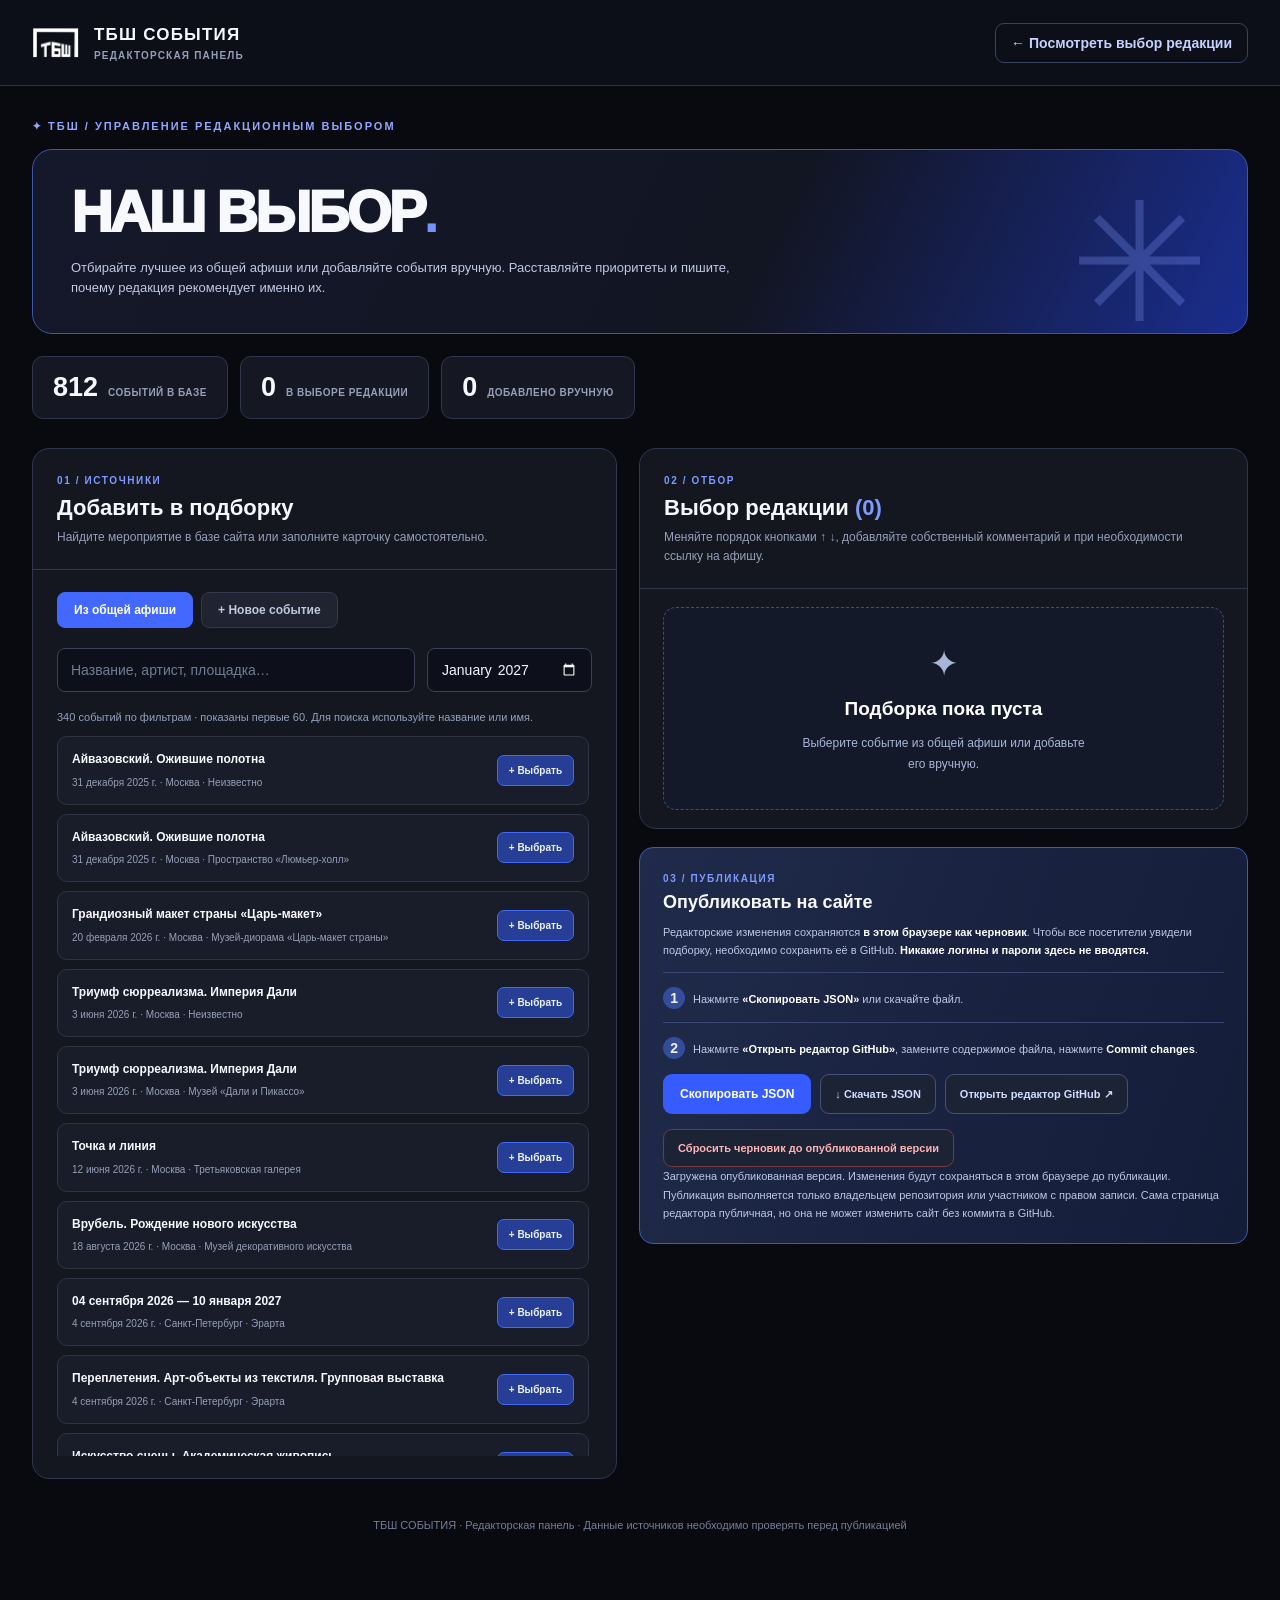
==== site/admin.html @ 4da5da90 "Add files via upload" ====
<!doctype html>
<html lang="ru">
<head>
  <meta charset="utf-8" />
  <meta name="viewport" content="width=device-width, initial-scale=1" />
  <meta name="theme-color" content="#0a0b12" />
  <title>Редакторская панель — ТБШ СОБЫТИЯ</title>
  <link rel="icon" type="image/png" href="./assets/tbsh-mark-white.png" />
  <style>
    :root{color-scheme:dark;--bg:#090a0f;--panel:#151823;--panel2:#1b2031;--line:#30364b;--text:#f8f9ff;--muted:#959fb7;--blue:#4268ff;--blue2:#86a0ff;--font:Arial,Helvetica,sans-serif}
    *{box-sizing:border-box}body{margin:0;background:var(--bg);color:var(--text);font-family:var(--font);font-size:14px;-webkit-font-smoothing:antialiased}
    a{color:inherit}button,input,textarea,select{font:inherit}button{cursor:pointer;border:0}button:disabled{cursor:not-allowed;opacity:.48}
    .wrap{max-width:1460px;margin:0 auto;padding:0 32px 70px}.top{background:#0d0f18;border-bottom:1px solid #2c3040}
    .top-inner{max-width:1460px;margin:auto;padding:19px 32px;display:flex;justify-content:space-between;align-items:center;gap:20px}
    .brand{display:flex;align-items:center;gap:15px;text-decoration:none;font-weight:900;letter-spacing:1.2px;font-size:17px}.brand img{width:47px;height:47px;object-fit:contain}
    .brand span small{display:block;margin-top:5px;color:var(--muted);font-weight:600;letter-spacing:1.2px;font-size:10px}
    .back{color:#c6d1ff;text-decoration:none;font-weight:750;border:1px solid #394261;padding:11px 15px;border-radius:9px}.back:hover{background:#1b2646}
    .eyebrow{color:#91a7ff;font-weight:900;letter-spacing:2px;font-size:11px;margin:34px 0 16px}
    .intro{position:relative;border-radius:20px;border:1px solid #3d56aa;background:linear-gradient(115deg,#15182a,#121522 60%,#1a2d8e);padding:31px 38px;overflow:hidden;display:flex;justify-content:space-between;align-items:center}
    .intro h1{font-size:clamp(36px,4.5vw,64px);font-weight:950;line-height:.95;letter-spacing:-3px;text-transform:uppercase;margin:0 0 18px;max-width:760px}
    .intro h1 b{color:#7692ff}.intro p{color:#c0c9e2;line-height:1.55;margin:0;max-width:690px;font-size:13px}
    .intro-star{font-size:166px;color:#88a0ff45;margin:0 0 -45px;line-height:1}
    .metrics{display:flex;gap:12px;margin:22px 0 29px;flex-wrap:wrap}.metric{background:#151823;border:1px solid var(--line);border-radius:11px;padding:15px 20px;min-width:175px}
    .metric b{font-size:27px;margin-right:10px}.metric span{font-size:10px;color:var(--muted);font-weight:850;letter-spacing:.5px}
    .flash{display:none;margin:12px 0 20px;padding:12px 16px;background:#202944;border:1px solid #4965b4;color:#dbe4ff;border-radius:10px}
    .flash.is-visible{display:block}.layout{display:grid;grid-template-columns:minmax(0,.98fr) minmax(0,1.02fr);gap:22px;align-items:start}
    .panel{background:#141720;border:1px solid var(--line);border-radius:17px;overflow:hidden}.panel-header{padding:22px 24px;border-bottom:1px solid var(--line)}
    .panel-overline{color:#7e99ff;font-size:10px;letter-spacing:1.6px;font-weight:900}.panel-header h2{font-size:22px;margin:8px 0 7px}.panel-header p{font-size:12px;color:var(--muted);line-height:1.6;margin:0}
    .panel-body{padding:22px 24px}.tabs{display:flex;gap:8px;margin-bottom:20px}.tab{padding:10px 16px;border-radius:8px;background:#202431;color:#bfc7dd;border:1px solid #32394c;font-size:12px;font-weight:850}.tab.active{background:var(--blue);color:white;border-color:var(--blue)}
    .field{margin-bottom:14px}.field label{display:block;font-size:10px;font-weight:850;letter-spacing:1px;color:#b3bfdb;margin-bottom:8px;text-transform:uppercase}
    .field input,.field textarea,.field select,.toolbar input,.toolbar select,.pick-note,.pick-image{width:100%;padding:12px 13px;border:1px solid #3c4256;background:#0d101a;color:#f5f7ff;border-radius:8px;outline:none}
    .field input:focus,.field textarea:focus,.field select:focus,.toolbar input:focus,.toolbar select:focus,.pick-note:focus,.pick-image:focus{border-color:#6884ff;box-shadow:0 0 0 3px #4268ff28}
    .field textarea{resize:vertical;min-height:80px}.field input::placeholder,.field textarea::placeholder,.toolbar input::placeholder{color:#727b93}
    .row2{display:grid;grid-template-columns:1fr 1fr;gap:12px}.toolbar{display:grid;grid-template-columns:1fr 165px;gap:12px;margin-bottom:16px}
    .result-list{max-height:720px;overflow:auto;padding-right:3px}.catalog-row{display:flex;gap:10px;justify-content:space-between;align-items:center;border:1px solid #2f3445;background:#191d29;border-radius:10px;padding:14px;margin-bottom:9px}
    .catalog-row strong{display:block;font-size:12px;line-height:1.45}.catalog-row p{margin:6px 0 0;color:var(--muted);font-size:10px;line-height:1.5}.catalog-row button{flex-shrink:0;background:#263e95;color:#edf2ff;border:1px solid #4269f6;padding:9px 11px;border-radius:7px;font-size:10px;font-weight:850}
    .catalog-row button.added{background:#21283a;border-color:#39445f;color:#a1bad0}.catalog-row button:not(:disabled):hover{background:#3559cd}
    .hint{font-size:11px;line-height:1.65;color:#94a0bb;margin:10px 0}.hide{display:none!important}
    .primary{background:#365bff;color:white;padding:13px 17px;border-radius:9px;font-weight:850;font-size:12px}.primary:hover{background:#5376ff}
    .secondary{color:#d1dcff;border:1px solid #465273;background:#1b2335;border-radius:9px;padding:12px 14px;font-size:11px;font-weight:850;text-decoration:none;display:inline-flex;align-items:center;justify-content:center;gap:7px}
    .secondary:hover{border-color:#7d91d5;background:#252e46}.secondary.danger{color:#ffb4b4;border-color:#763942}.actions{display:flex;gap:9px;flex-wrap:wrap;margin-top:14px}
    .pick-list{padding:18px 23px}.pick-row{padding:15px;border:1px solid #34405f;background:#191e30;border-radius:12px;margin-bottom:13px}
    .pick-top{display:flex;justify-content:space-between;align-items:flex-start;gap:8px}.pick-title{font-size:14px;font-weight:900;line-height:1.5;margin:5px 0 3px}.pick-meta{font-size:10px;line-height:1.6;color:#abb8d9}.pick-num{color:#7d9eff;font-size:10px;letter-spacing:1px;font-weight:950}
    .order{display:flex;gap:5px}.order button{background:#262e48;color:#f4f5ff;border:1px solid #364468;width:29px;height:29px;border-radius:6px;font-size:15px}
    .pick-note,.pick-image{font-size:12px;margin-top:8px}.pick-note{resize:vertical;min-height:62px}.pick-caption{color:#95a5d5;font-size:10px;font-weight:850;letter-spacing:.7px;margin-top:15px}
    .pick-commands{display:flex;gap:7px;justify-content:flex-end;margin-top:13px}.small{font-size:10px;padding:7px 10px}
    .blank{padding:35px 22px;text-align:center;border:1px dashed #3e4e74;border-radius:13px;background:#14192a;color:#a8b5d6}
    .blank strong{display:block;color:#fff;font-size:19px;margin:13px 0}.blank p{font-size:12px;line-height:1.7;margin:0 auto;max-width:290px}
    .publish{background:linear-gradient(110deg,#202a4a,#131d38);border:1px solid #425baf;border-radius:14px;padding:21px 23px;margin-top:18px}
    .publish h3{font-size:18px;margin:7px 0 10px}.publish p{font-size:11px;line-height:1.65;color:#bdc8e4;margin:0}.publish strong{color:#fff}
    .publish-step{border-top:1px solid #3b4770;margin-top:13px;padding-top:14px}.publish-step span{display:inline-flex;border-radius:20px;background:#344d9b;color:#f1f4ff;width:22px;height:22px;align-items:center;justify-content:center;margin-right:8px;font-weight:900}
    .publish-step p{display:inline}.publish-actions{display:flex;gap:9px;flex-wrap:wrap;margin-top:15px}
    .footer{color:#737f98;text-align:center;padding:40px 10px 12px;font-size:11px}
    @media(max-width:990px){.layout{grid-template-columns:1fr}.result-list{max-height:340px}.intro-star{font-size:110px}}
    @media(max-width:620px){.wrap{padding:0 14px 30px}.top-inner{padding:14px}.brand{font-size:13px}.brand img{width:34px;height:34px}.brand span small{font-size:8px}.back{font-size:10px;padding:9px}.intro{padding:23px}.intro h1{font-size:39px;letter-spacing:-2px}.intro-star{position:absolute;right:-12px;bottom:0;font-size:78px}.intro p{max-width:260px;font-size:11px}.panel-header{padding:18px}.panel-body,.pick-list{padding:15px}.row2,.toolbar{grid-template-columns:1fr}.metrics{gap:8px}.metric{min-width:calc(50% - 4px);padding:12px}.metric b{font-size:21px}.metric span{font-size:9px}}
  </style>
</head>
<body>
  <header class="top"><div class="top-inner">
    <a class="brand" href="./"><img src="./assets/tbsh-mark-white.png" alt="ТБШ"/><span>ТБШ СОБЫТИЯ<small>РЕДАКТОРСКАЯ ПАНЕЛЬ</small></span></a>
    <a class="back" href="./#editors">← Посмотреть выбор редакции</a>
  </div></header>
  <div class="wrap">
    <div class="eyebrow">✦ ТБШ / УПРАВЛЕНИЕ РЕДАКЦИОННЫМ ВЫБОРОМ</div>
    <section class="intro"><div><h1>Наш выбор<b>.</b></h1><p>Отбирайте лучшее из общей афиши или добавляйте события вручную. Расставляйте приоритеты и пишите, почему редакция рекомендует именно их.</p></div><div class="intro-star" aria-hidden="true">✳</div></section>
    <section class="metrics"><div class="metric"><b id="metric-catalog">—</b><span>СОБЫТИЙ В БАЗЕ</span></div><div class="metric"><b id="metric-picked">0</b><span>В ВЫБОРЕ РЕДАКЦИИ</span></div><div class="metric"><b id="metric-manual">0</b><span>ДОБАВЛЕНО ВРУЧНУЮ</span></div></section>
    <p class="flash" id="flash" role="status" aria-live="polite"></p>
    <div class="layout">
      <section class="panel">
        <div class="panel-header"><span class="panel-overline">01 / ИСТОЧНИКИ</span><h2>Добавить в подборку</h2><p>Найдите мероприятие в базе сайта или заполните карточку самостоятельно.</p></div>
        <div class="panel-body">
          <div class="tabs"><button class="tab active" data-tab="catalog" type="button">Из общей афиши</button><button class="tab" data-tab="manual" type="button">+ Новое событие</button></div>
          <div id="tab-catalog">
            <div class="toolbar"><input id="catalog-search" type="search" placeholder="Название, артист, площадка…" aria-label="Поиск по афише"/><input type="month" id="catalog-month" aria-label="Месяц событий"/></div>
            <p class="hint" id="catalog-summary">Загружаем общую афишу…</p>
            <div class="result-list" id="catalog-results"></div>
          </div>
          <div id="tab-manual" class="hide">
            <form id="manual-form">
              <div class="field"><label for="m-title">Название события *</label><input id="m-title" required maxlength="200" placeholder="Например, премьера нового спектакля"/></div>
              <div class="row2"><div class="field"><label for="m-start">Дата начала *</label><input id="m-start" type="date" required/></div><div class="field"><label for="m-end">Дата окончания</label><input id="m-end" type="date"/></div></div>
              <div class="row2"><div class="field"><label for="m-category">Раздел *</label><select id="m-category"><option>Театр</option><option>Концерты</option><option>Выставки</option><option>Шоу</option><option>Фестивали</option><option>Стендап</option><option>Кино</option><option>Лекции</option><option>Другое</option></select></div><div class="field"><label for="m-city">Город *</label><input id="m-city" required placeholder="Москва" value="Москва"/></div></div>
              <div class="field"><label for="m-venue">Площадка *</label><input id="m-venue" required maxlength="180" placeholder="Название театра, музея или зала"/></div>
              <div class="field"><label for="m-url">Ссылка на анонс *</label><input id="m-url" type="url" required placeholder="https://..."/></div>
              <div class="field"><label for="m-image">Афиша — ссылка на изображение</label><input id="m-image" type="url" placeholder="https://.../poster.jpg"/></div>
              <div class="field"><label for="m-description">Короткое описание</label><textarea id="m-description" maxlength="600" placeholder="О чём событие, что увидит зритель"></textarea></div>
              <div class="field"><label for="m-note">Почему рекомендует ТБШ</label><textarea id="m-note" maxlength="500" placeholder="Например: уникальный состав, сильная визуальная постановка…"></textarea></div>
              <div class="actions"><button class="primary" id="manual-save" type="submit">✦ Добавить в выбор редакции</button><button class="secondary hide" id="manual-cancel" type="button">Отменить изменение</button></div>
              <p class="hint">Звёздочка (*) — обязательные поля. Укажите ссылку на первоисточник. Права на изображения должны разрешать их использование.</p>
            </form>
          </div>
        </div>
      </section>
      <section>
        <section class="panel"><div class="panel-header"><span class="panel-overline">02 / ОТБОР</span><h2>Выбор редакции <span id="picked-inline" style="color:#7f9bff">(0)</span></h2><p>Меняйте порядок кнопками ↑ ↓, добавляйте собственный комментарий и при необходимости ссылку на афишу.</p></div><div class="pick-list" id="picked-list"><div class="blank"><strong>Пока пусто</strong><p>Выберите событие из списка слева или добавьте новое вручную.</p></div></div></section>
        <section class="publish"><span class="panel-overline">03 / ПУБЛИКАЦИЯ</span><h3>Опубликовать на сайте</h3><p>Редакторские изменения сохраняются <strong>в этом браузере как черновик</strong>. Чтобы все посетители увидели подборку, необходимо сохранить её в GitHub. <strong>Никакие логины и пароли здесь не вводятся.</strong></p>
          <div class="publish-step"><span>1</span><p>Нажмите <strong>«Скопировать JSON»</strong> или скачайте файл.</p></div>
          <div class="publish-step"><span>2</span><p>Нажмите <strong>«Открыть редактор GitHub»</strong>, замените содержимое файла, нажмите <strong>Commit changes</strong>.</p></div>
          <div class="publish-actions"><button id="copy-json" class="primary" type="button">Скопировать JSON</button><button id="download-json" class="secondary" type="button">↓ Скачать JSON</button><a id="github-edit" class="secondary" href="https://github.com/tinekazzz/tbsh-sobytiya5/edit/main/site/data/editorial_picks.json" target="_blank" rel="noopener noreferrer">Открыть редактор GitHub ↗</a></div>
          <div class="publish-actions"><button id="reset-published" class="secondary danger" type="button">Сбросить черновик до опубликованной версии</button></div>
          <p class="hint" id="save-state">Загрузка редакционных данных…</p>
          <p class="hint">Публикация выполняется только владельцем репозитория или участником с правом записи. Сама страница редактора публичная, но она не может изменить сайт без коммита в GitHub.</p>
        </section>
      </section>
    </div>
    <div class="footer">ТБШ СОБЫТИЯ · Редакторская панель · Данные источников необходимо проверять перед публикацией</div>
  </div>
  <script>
  (()=>{'use strict';
    const $=(id)=>document.getElementById(id);
    const esc=(x)=>String(x??'').replace(/[&<>"']/g,c=>({'&':'&amp;','<':'&lt;','>':'&gt;','"':'&quot;',"'":'&#39;'}[c]));
    const storageKey='tbsh:editorial-draft:v1';
    const state={events:[],published:[],items:[],editingId:null,hasDraft:false};
    let flashTimer;
    const validHttps=(x)=>{try{let u=new URL(x);return u.protocol==='https:'&&!!u.hostname;}catch{return false;}};
    const clone=(x)=>JSON.parse(JSON.stringify(x));
    const months=(d)=> {let dt=new Date((d||'2026-01-01').slice(0,10)+'T12:00:00');return isNaN(+dt)?'Дата уточняется':dt.toLocaleDateString('ru-RU',{day:'numeric',month:'long',year:'numeric'});};
    const nowISO=()=>new Date().toISOString();
    const snapshot=(x)=>({id:x.id,title:x.title,start_date:x.start_date,end_date:x.end_date||x.start_date,category:x.category||'Другое',city:x.city||'Россия',venue:x.venue||'',url:x.url||'',description:x.description||'',image_url:x.image_url||'',source_name:x.source_name||x.venue||'',people:Array.isArray(x.people)?x.people:[],origin:x.origin||'editorial_manual',editor_score:x.editor_score||95,discovered_at:x.discovered_at||new Date().toISOString().slice(0,10),verification:x.verification||'Добавлено редакцией; проверьте первоисточник'});
    const show=(message)=>{const el=$('flash');el.textContent=message;el.classList.add('is-visible');clearTimeout(flashTimer);flashTimer=setTimeout(()=>el.classList.remove('is-visible'),4400);};
    const setTab=(which)=>{document.querySelectorAll('[data-tab]').forEach(b=>b.classList.toggle('active',b.dataset.tab===which));$('tab-catalog').classList.toggle('hide',which!=='catalog');$('tab-manual').classList.toggle('hide',which!=='manual');};
    const persist=()=>{state.hasDraft=true;try{localStorage.setItem(storageKey,JSON.stringify({saved_at:nowISO(),items:state.items}));}catch{show('Не удалось записать черновик на устройство — скачайте JSON.');}$('save-state').textContent='Черновик сохранён в этом браузере · для публикации нажмите «Скопировать JSON»';updateCounts();};
    const updateCounts=()=>{$('metric-picked').textContent=String(state.items.length);$('metric-manual').textContent=String(state.items.filter(it=>it.event?.origin==='editorial_manual').length);$('picked-inline').textContent=`(${state.items.length})`;};
    const makeExport=()=>JSON.stringify({version:1,updated_at:nowISO(),items:state.items.map(it=>({id:it.id,note:String(it.note||'').slice(0,500),image_url:validHttps(it.image_url)?it.image_url:'',event:snapshot(it.event||{})}))},null,2)+'\n';
    const renderCatalog=()=>{
      const q=$('catalog-search').value.trim().toLocaleLowerCase('ru-RU'),m=$('catalog-month').value;
      const filtered=state.events.filter(e=>(!m || String(e.start_date||'').slice(0,7)<=m && String(e.end_date||e.start_date||'').slice(0,7)>=m)&&(!q || [e.title,e.venue,e.source_name,e.city,...(e.people||[])].join(' ').toLocaleLowerCase('ru-RU').includes(q)));
      const rows=filtered.slice(0,60);
      $('catalog-summary').textContent=`${filtered.length} событий по фильтрам · показаны первые ${rows.length}. Для поиска используйте название или имя.`;
      $('catalog-results').innerHTML=rows.map(e=>{const added=state.items.some(it=>it.id===e.id);return `<div class="catalog-row"><div><strong>${esc(e.title)}</strong><p>${esc(months(e.start_date))} · ${esc(e.city||'Россия')} · ${esc(e.venue||'Площадка')}</p></div><button type="button" data-add="${esc(e.id)}" class="${added?'added':''}" ${added?'disabled':''}>${added?'✓ Выбрано':'+ Выбрать'}</button></div>`;}).join('')||'<div class="blank"><strong>Ничего не найдено</strong><p>Измените месяц или поисковый запрос.</p></div>';
    };
    const renderPicks=()=>{
      $('picked-list').innerHTML=state.items.length?state.items.map((it,i)=>{const e=it.event||{};const manual=e.origin==='editorial_manual';return `<article class="pick-row"><div class="pick-top"><div><span class="pick-num">✦ ВЫБОР ${String(i+1).padStart(2,'0')}</span><div class="pick-title">${esc(e.title)}</div><div class="pick-meta">${esc(months(e.start_date))} · ${esc(e.category||'Событие')} · ${esc(e.venue||'Площадка')}</div></div><div class="order"><button data-move="up" data-id="${esc(it.id)}" type="button" aria-label="Выше" ${i===0?'disabled':''}>↑</button><button data-move="down" data-id="${esc(it.id)}" type="button" aria-label="Ниже" ${i===state.items.length-1?'disabled':''}>↓</button></div></div>
        <div class="pick-caption">КОММЕНТАРИЙ РЕДАКЦИИ</div><textarea class="pick-note" maxlength="500" data-note="${esc(it.id)}" placeholder="Почему стоит посетить…">${esc(it.note||'')}</textarea><div class="pick-caption">ССЫЛКА НА АФИШУ (НЕОБЯЗАТЕЛЬНО)</div><input class="pick-image" type="url" data-image="${esc(it.id)}" value="${esc(it.image_url||'')}" placeholder="https://.../poster.jpg" />
        <div class="pick-commands">${manual?`<button type="button" class="secondary small" data-edit="${esc(it.id)}">Редактировать событие</button>`:''}<button type="button" class="secondary small danger" data-remove="${esc(it.id)}">Убрать из выбора</button></div></article>`;}).join(''):'<div class="blank"><span style="font-size:36px">✦</span><strong>Подборка пока пуста</strong><p>Выберите событие из общей афиши или добавьте его вручную.</p></div>';
      updateCounts();
    };
    const render=()=>{renderCatalog();renderPicks();};
    const resetManual=()=>{state.editingId=null;$('manual-form').reset();$('m-city').value='Москва';$('manual-save').textContent='✦ Добавить в выбор редакции';$('manual-cancel').classList.add('hide');};
    const handleManual=()=>{
      const title=$('m-title').value.trim(),start=$('m-start').value,end=$('m-end').value||start,city=$('m-city').value.trim(),venue=$('m-venue').value.trim(),url=$('m-url').value.trim(),img=$('m-image').value.trim();
      if(!title||!start||!city||!venue||!validHttps(url)){show('Заполните название, дату, город, площадку и корректную HTTPS-ссылку.');return;}
      if(end<start){show('Дата окончания не может быть раньше даты начала.');return;}
      if(img&&!validHttps(img)){show('Для изображения нужна HTTPS-ссылка или пустое поле.');return;}
      const id=state.editingId||'manual-'+((globalThis.crypto?.randomUUID?.()||Date.now().toString(36)+'-'+Math.random().toString(36).slice(2)));
      const previous=state.items.find(x=>x.id===id)?.event||{};
      const event=snapshot({...previous,id,title,start_date:start,end_date:end,category:$('m-category').value,city,venue,url,image_url:img,description:$('m-description').value.trim(),source_name:venue,origin:'editorial_manual'});
      const item={id,event,note:$('m-note').value.trim().slice(0,500),image_url:img};
      const i=state.items.findIndex(x=>x.id===id);
      if(i>=0)state.items.splice(i,1,item);else state.items.push(item);
      persist();resetManual();render();setTab('catalog');show(i>=0?'Событие обновлено в черновике.':'Событие добавлено в выбор редакции.');
    };
    const loadManual=(id)=>{
      const it=state.items.find(x=>x.id===id);if(!it||it.event?.origin!=='editorial_manual')return;
      const e=it.event;state.editingId=id;
      for(const [key,v] of Object.entries({'m-title':e.title,'m-start':e.start_date,'m-end':e.end_date,'m-category':e.category,'m-city':e.city,'m-venue':e.venue,'m-url':e.url,'m-image':it.image_url||e.image_url,'m-description':e.description,'m-note':it.note})){if($(key))$(key).value=v||'';}
      $('manual-save').textContent='Сохранить изменения';$('manual-cancel').classList.remove('hide');setTab('manual');document.querySelector('.panel').scrollIntoView({behavior:'smooth',block:'start'});
    };
    document.addEventListener('click',async ev=>{
      const b=ev.target.closest('button');if(!b)return;
      if(b.dataset.tab){setTab(b.dataset.tab);return;}
      if(b.dataset.add){const e=state.events.find(x=>x.id===b.dataset.add);if(!e||state.items.some(it=>it.id===e.id))return;state.items.push({id:e.id,event:snapshot(e),note:'',image_url:''});persist();render();show('Событие добавлено — можно написать рекомендацию редакции.');return;}
      if(b.dataset.remove){state.items=state.items.filter(it=>it.id!==b.dataset.remove);persist();render();return;}
      if(b.dataset.move){const i=state.items.findIndex(it=>it.id===b.dataset.id);const j=i+(b.dataset.move==='up'?-1:1);if(i<0||j<0||j>=state.items.length)return;[state.items[i],state.items[j]]=[state.items[j],state.items[i]];persist();renderPicks();return;}
      if(b.dataset.edit){loadManual(b.dataset.edit);return;}
    });
    $('manual-form').addEventListener('submit',e=>{e.preventDefault();handleManual();});
    $('manual-cancel').addEventListener('click',()=>{resetManual();setTab('catalog');});
    $('catalog-search').addEventListener('input',renderCatalog);
    $('catalog-month').addEventListener('change',renderCatalog);
    $('picked-list').addEventListener('input',e=>{
      const id=e.target.dataset.note||e.target.dataset.image,field=e.target.dataset.note?'note':'image_url';if(!id)return;
      const it=state.items.find(x=>x.id===id);if(!it)return;
      it[field]=e.target.value;persist();
    });
    $('copy-json').addEventListener('click',async()=>{
      try{await navigator.clipboard.writeText(makeExport());show('JSON скопирован. Откройте файл в GitHub и вставьте вместо старого содержимого.');}
      catch{const x=document.createElement('textarea');x.value=makeExport();document.body.append(x);x.select();const ok=document.execCommand('copy');x.remove();show(ok?'JSON скопирован. Откройте GitHub.':'Копирование недоступно — используйте скачивание JSON.');}
    });
    $('download-json').addEventListener('click',()=>{const blob=new Blob([makeExport()],{type:'application/json;charset=utf-8'}),url=URL.createObjectURL(blob),a=document.createElement('a');a.href=url;a.download='editorial_picks.json';document.body.append(a);a.click();a.remove();setTimeout(()=>URL.revokeObjectURL(url),2000);show('Файл сохранён. Для публикации замените site/data/editorial_picks.json на GitHub.');});
    $('reset-published').addEventListener('click',()=>{if(!confirm('Заменить черновик последней опубликованной версией? Несохранённые изменения будут потеряны.'))return;state.items=clone(state.published);state.hasDraft=false;try{localStorage.removeItem(storageKey)}catch{}resetManual();render();$('save-state').textContent='Открыта последняя опубликованная версия.';show('Черновик сброшен до опубликованной версии.');});
    async function init(){try{
      let e,p;
      if(window.__ADMIN_PREVIEW__){
        e={events:window.__ADMIN_PREVIEW__.events||[]};p=window.__ADMIN_PREVIEW__.picks||{items:[]};
      }else{
        const [evr,pr]=await Promise.all([fetch('./data/events.json?v='+Date.now(),{cache:'no-store'}),fetch('./data/editorial_picks.json?v='+Date.now(),{cache:'no-store'})]);
        if(!evr.ok||!pr.ok)throw new Error('Не удалось загрузить events.json или editorial_picks.json');
        [e,p]=await Promise.all([evr.json(),pr.json()]);
      }
      state.events=Array.isArray(e.events)?e.events:[];
      state.published=Array.isArray(p.items)?p.items:[];
      state.items=clone(state.published);
      try{const saved=JSON.parse(localStorage.getItem(storageKey)||'null');if(Array.isArray(saved?.items)){state.items=saved.items;state.hasDraft=true;}}catch{}
      state.items=state.items.filter(it=>it&&typeof it.id==='string'&&it.event&&typeof it.event==='object');
      $('metric-catalog').textContent=String(state.events.length);
      const d=new Date(),month=new Date(d.getFullYear(),d.getMonth()+1,1);$('catalog-month').value=`${month.getFullYear()}-${String(month.getMonth()+1).padStart(2,'0')}`;
      $('save-state').textContent=state.hasDraft?'Восстановлен черновик из этого браузера. Для публикации скопируйте JSON в GitHub.':'Загружена опубликованная версия. Изменения будут сохраняться в этом браузере до публикации.';
      render();
    }catch(ex){$('catalog-summary').textContent='Не удалось загрузить базу: '+ex.message;show('Откройте редакторскую панель на опубликованном сайте GitHub Pages.');}}
    init();
  })();
  </script>
</body>
</html>
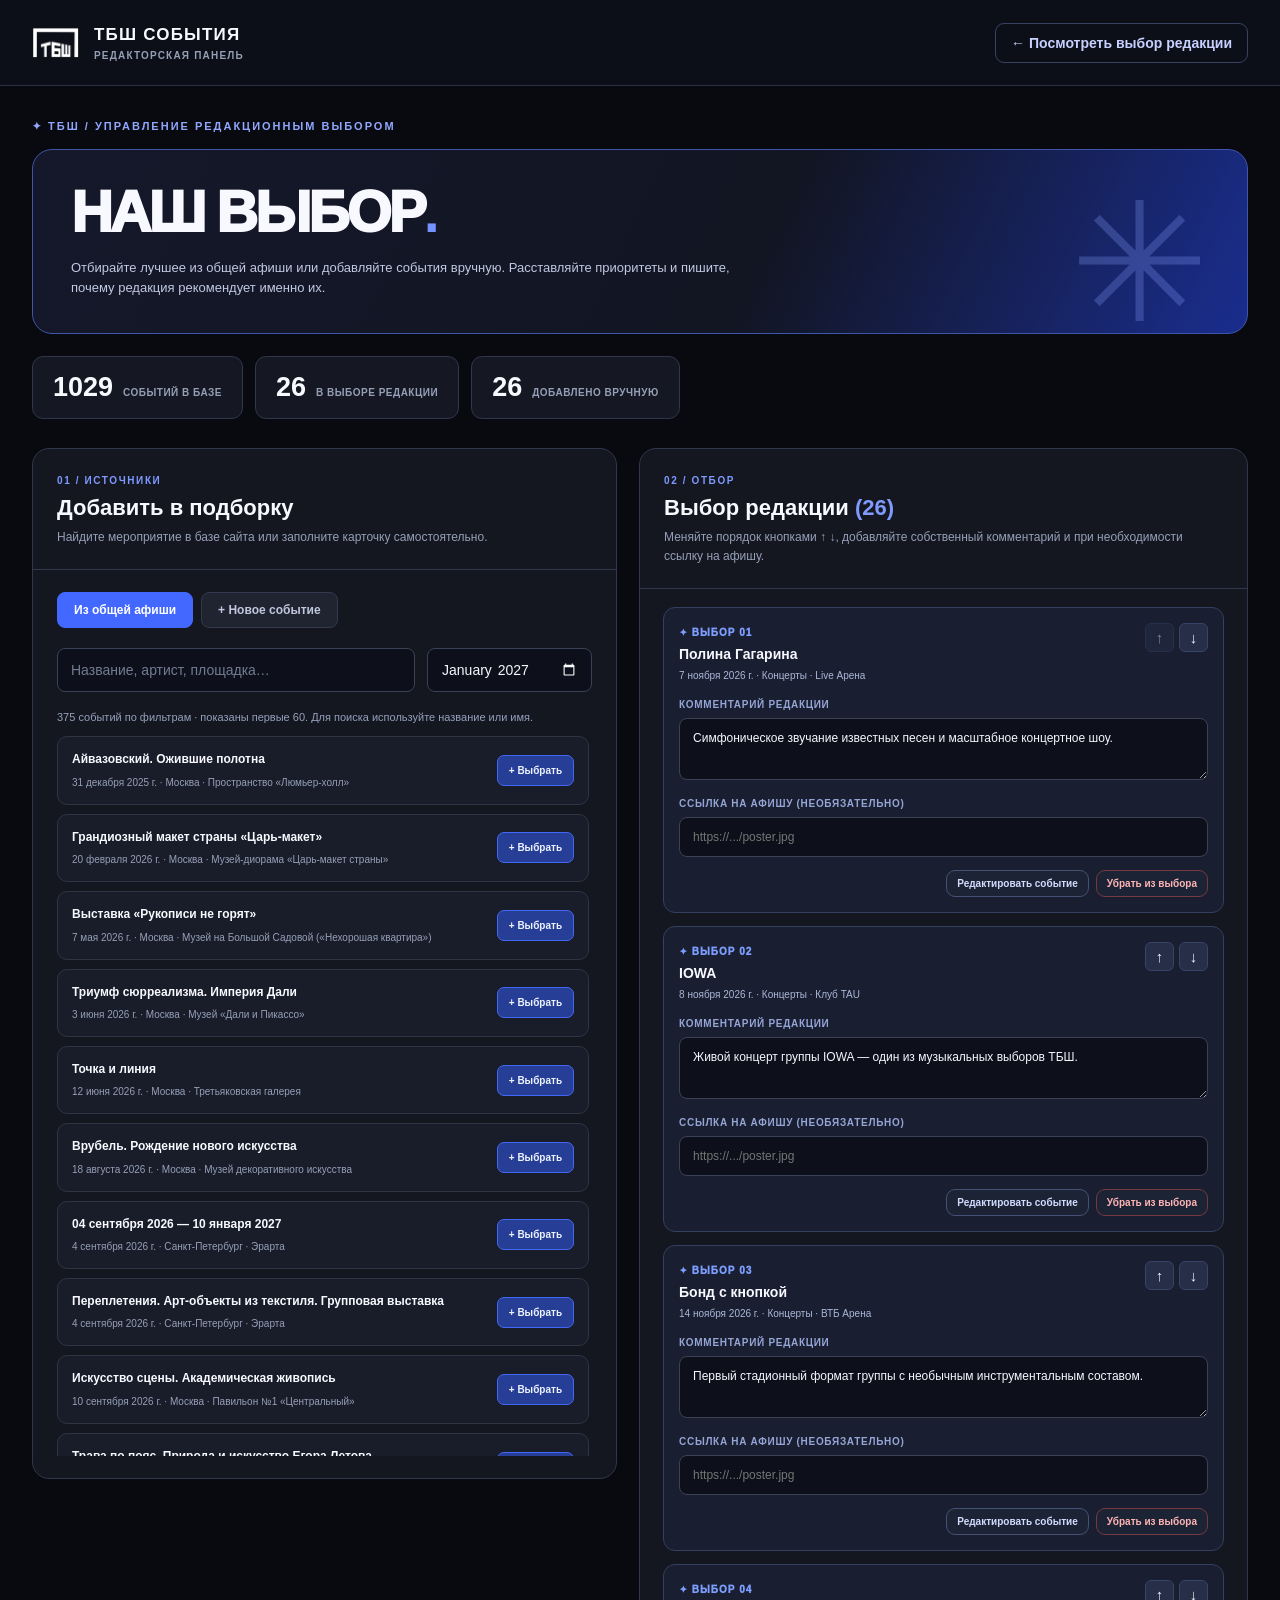
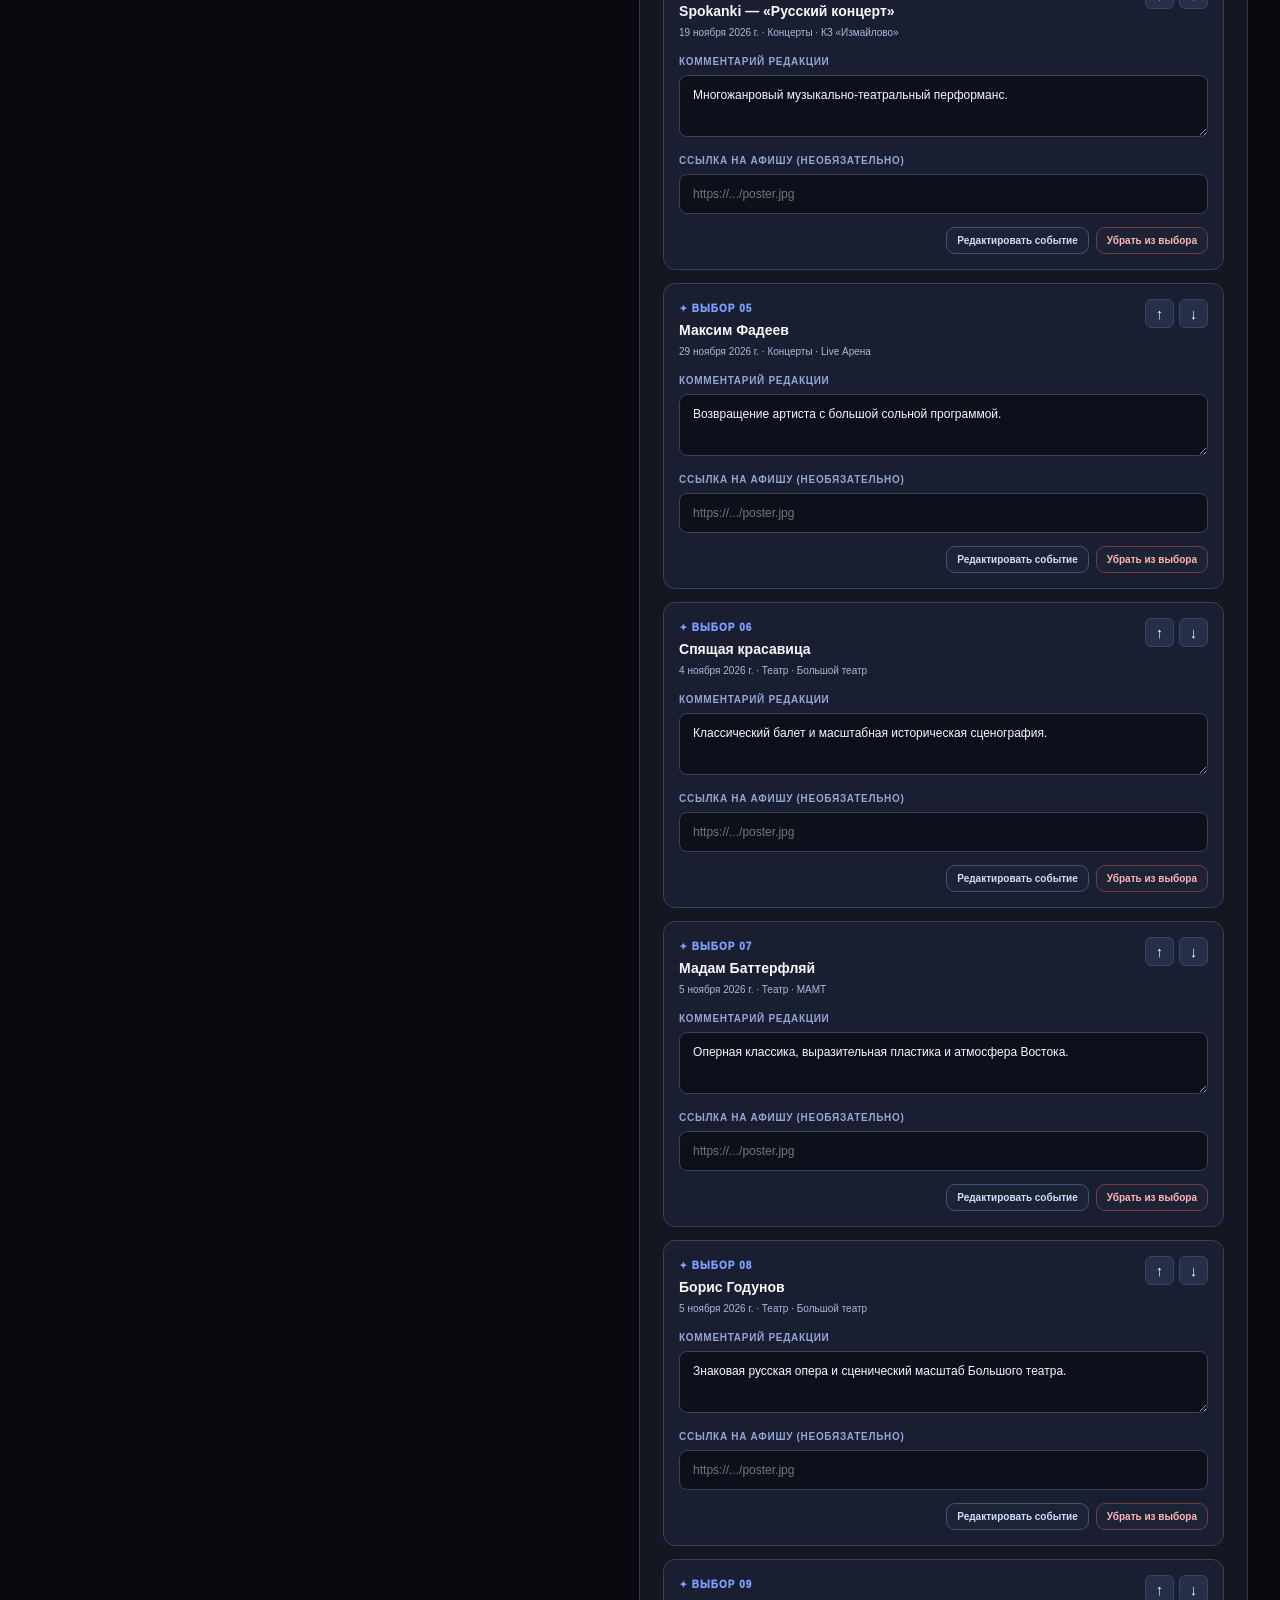
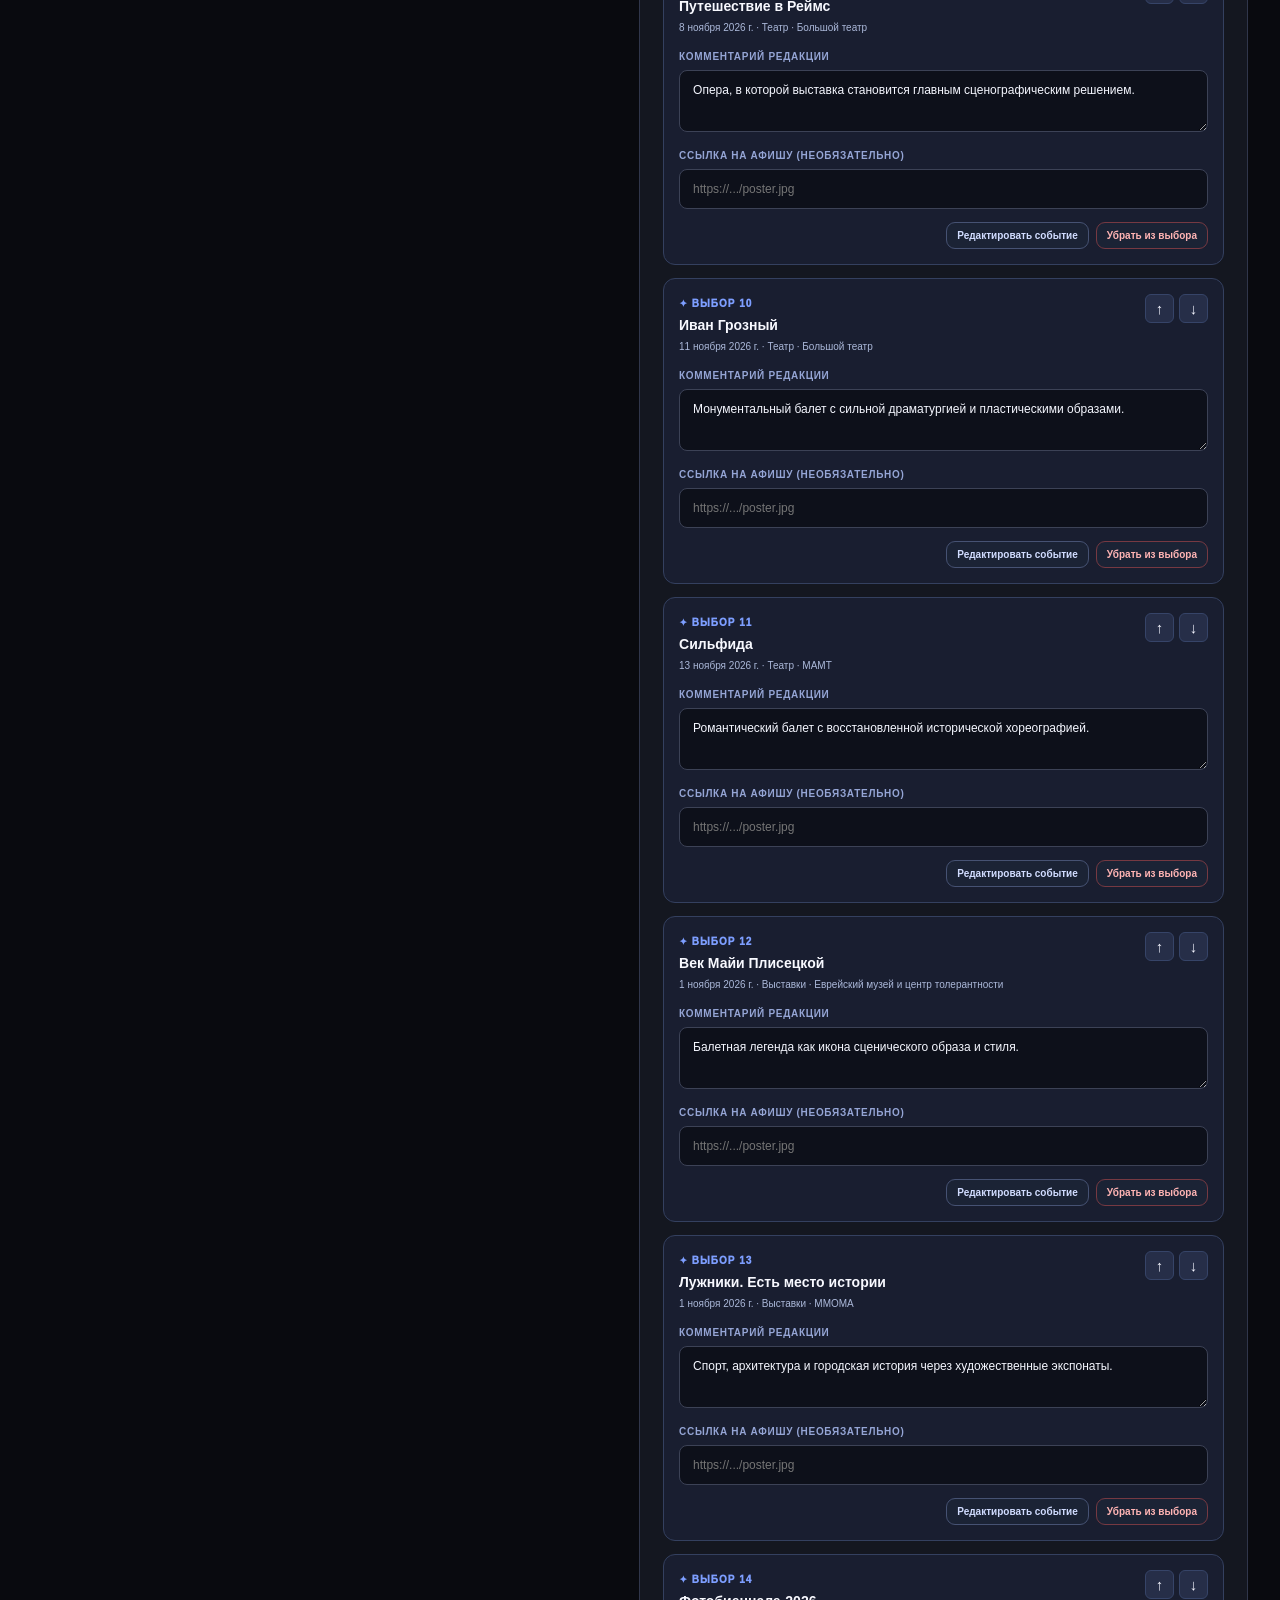
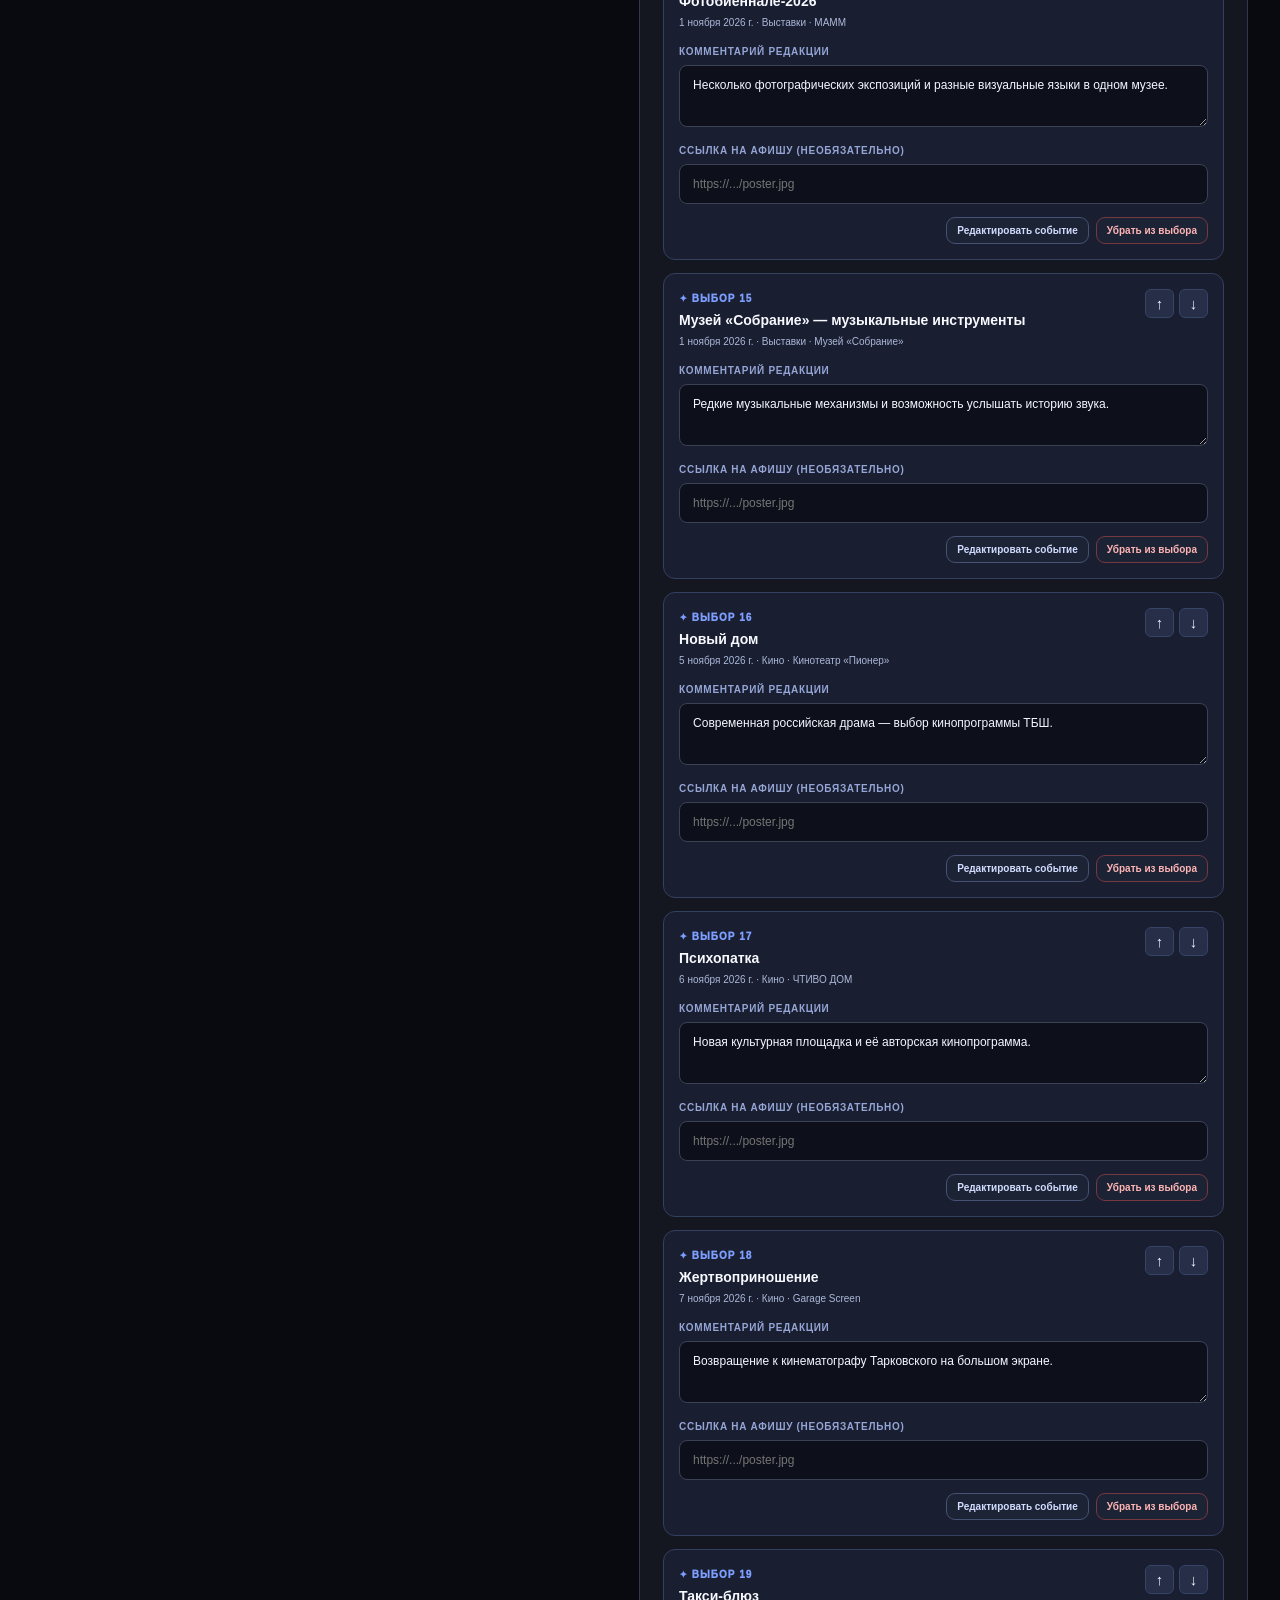
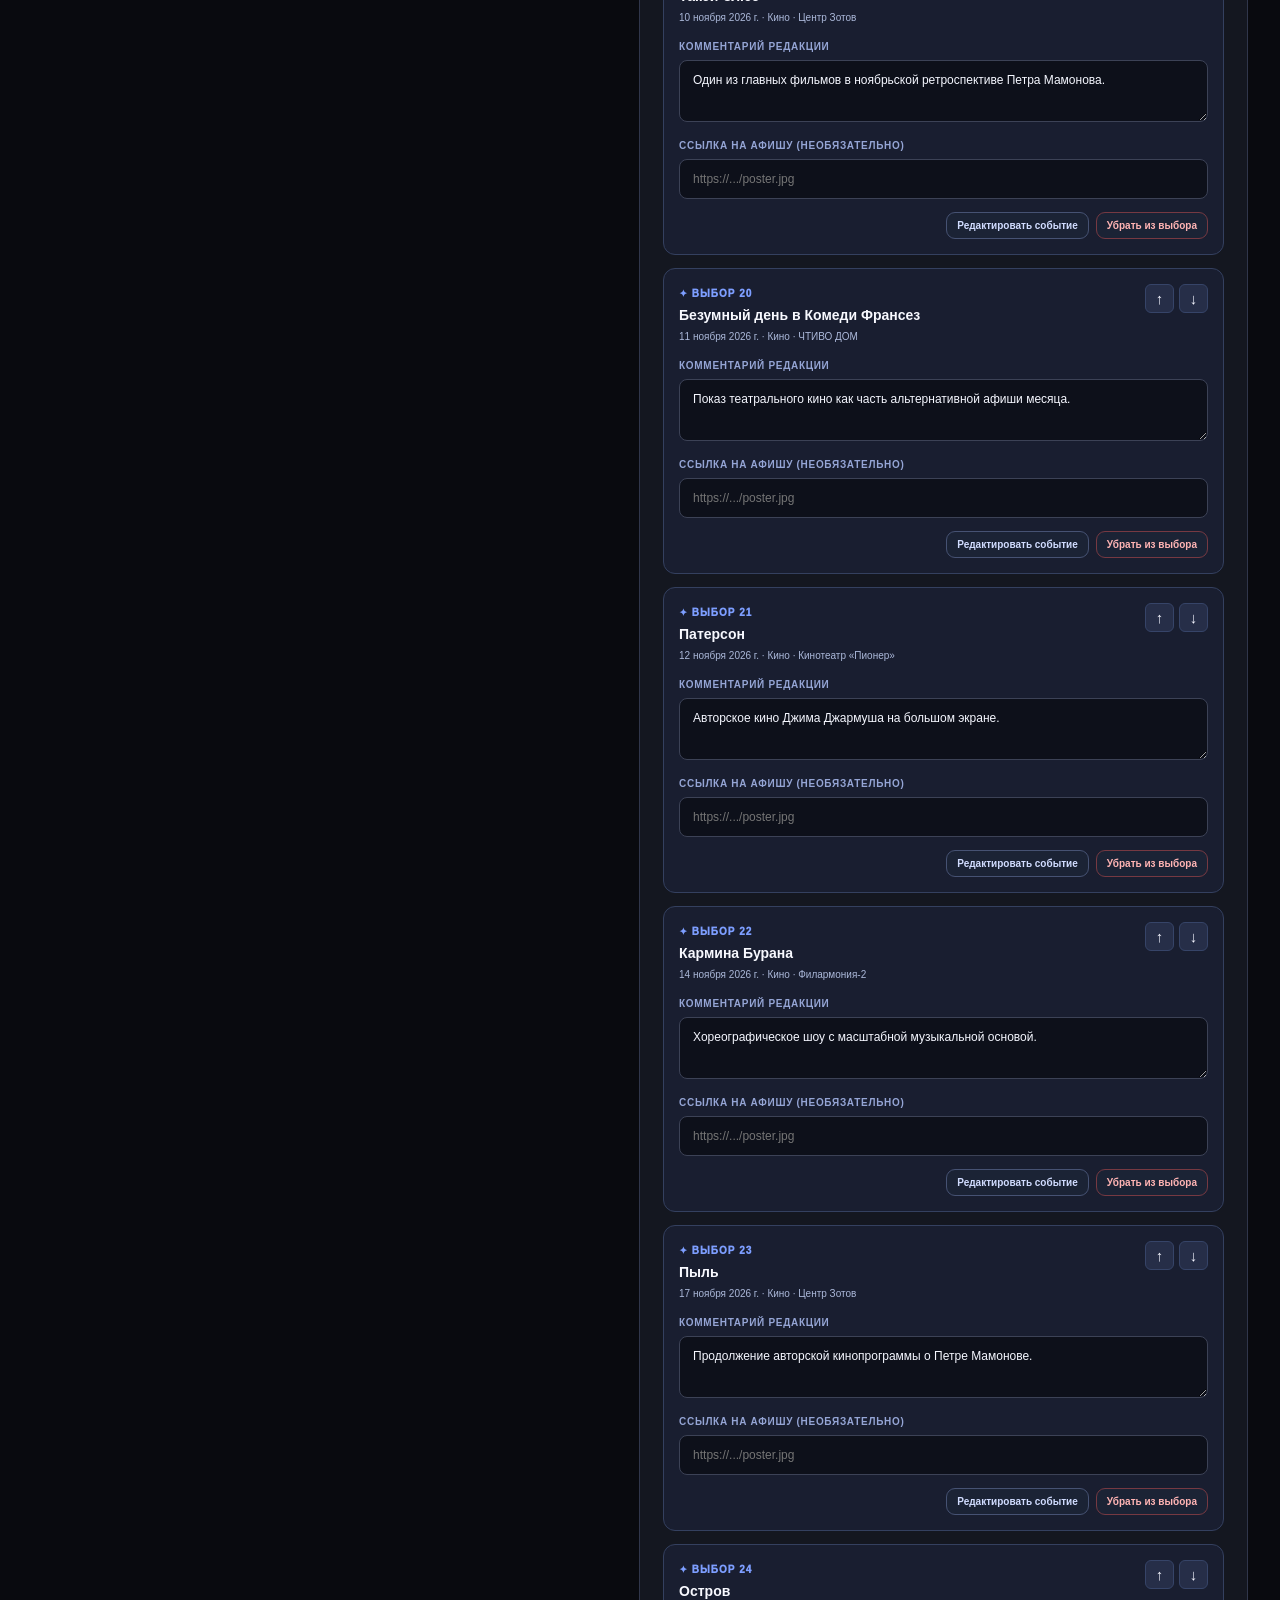
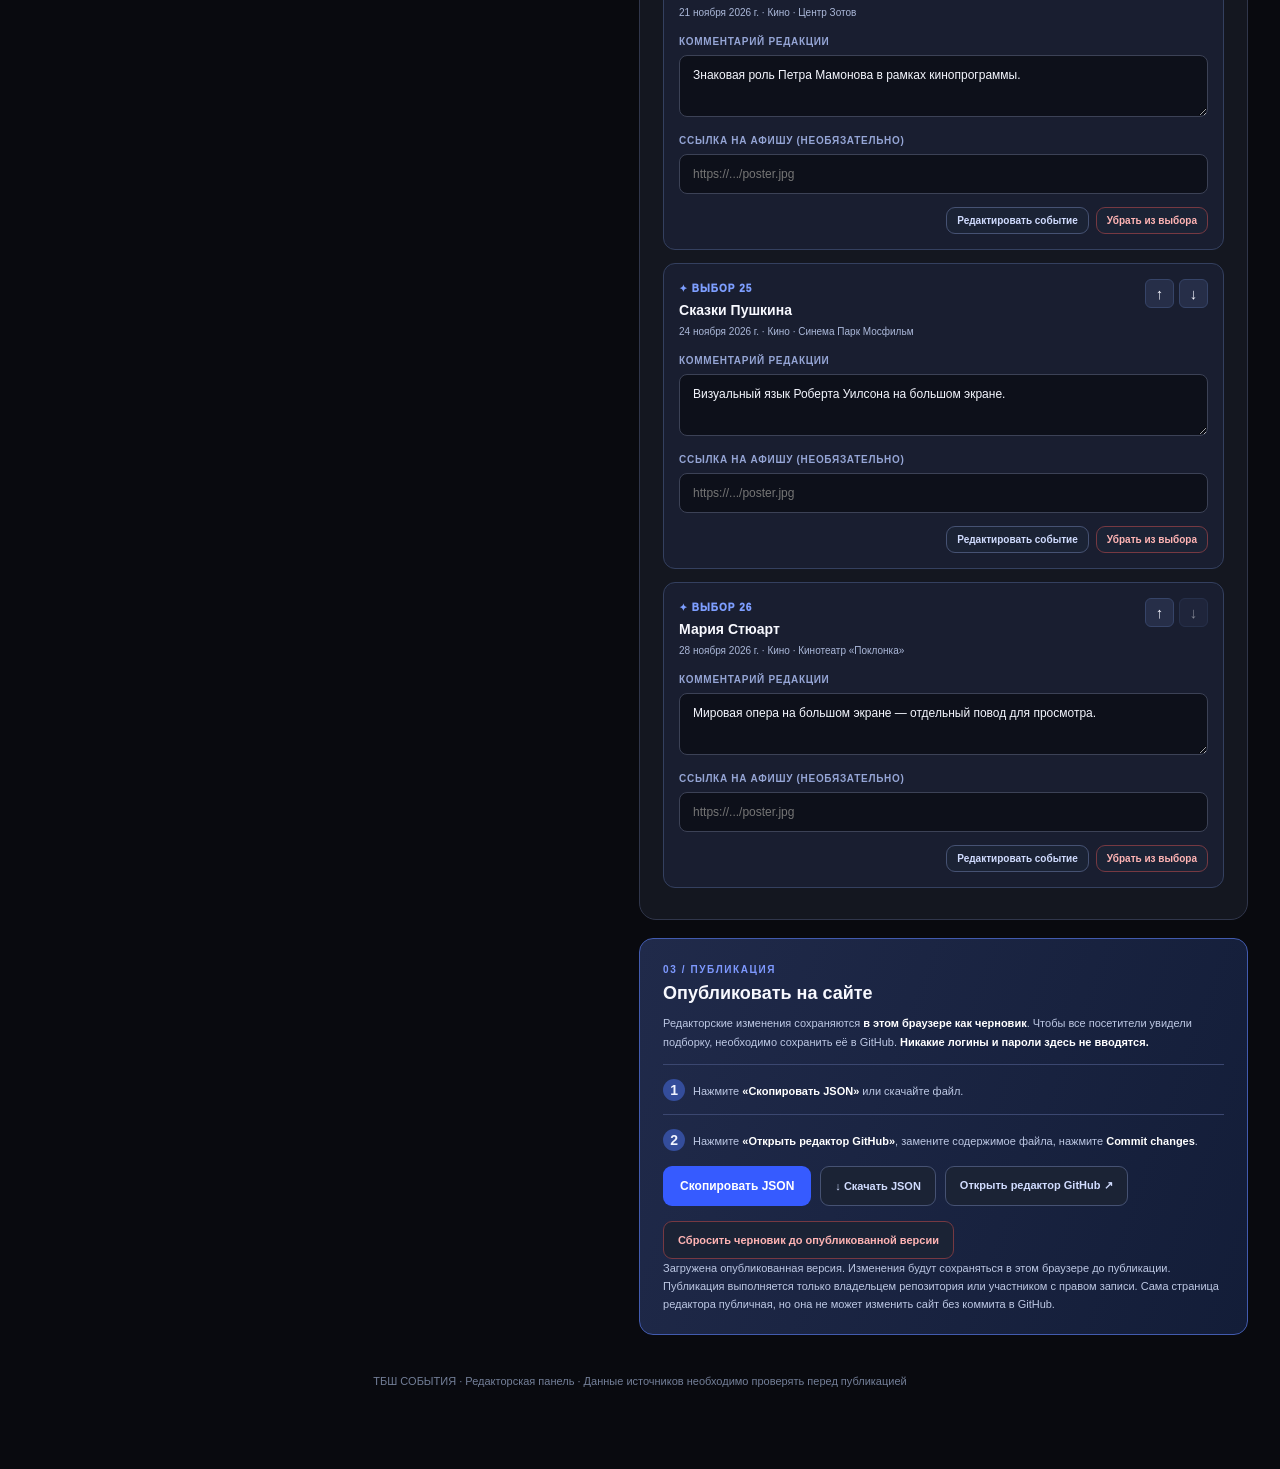
==== commit f3d8b15d: "Add files via upload" ====
--- a/site/admin.html
+++ b/site/admin.html
@@ -110,18 +110,24 @@
     const $=(id)=>document.getElementById(id);
     const esc=(x)=>String(x??'').replace(/[&<>"']/g,c=>({'&':'&amp;','<':'&lt;','>':'&gt;','"':'&quot;',"'":'&#39;'}[c]));
     const storageKey='tbsh:editorial-draft:v1';
-    const state={events:[],published:[],items:[],editingId:null,hasDraft:false};
+    const state={events:[],published:[],items:[],editingId:null,hasDraft:false,seedItems:[],hiddenIds:[],publishedHiddenIds:[]};
     let flashTimer;
     const validHttps=(x)=>{try{let u=new URL(x);return u.protocol==='https:'&&!!u.hostname;}catch{return false;}};
     const clone=(x)=>JSON.parse(JSON.stringify(x));
     const months=(d)=> {let dt=new Date((d||'2026-01-01').slice(0,10)+'T12:00:00');return isNaN(+dt)?'Дата уточняется':dt.toLocaleDateString('ru-RU',{day:'numeric',month:'long',year:'numeric'});};
     const nowISO=()=>new Date().toISOString();
-    const snapshot=(x)=>({id:x.id,title:x.title,start_date:x.start_date,end_date:x.end_date||x.start_date,category:x.category||'Другое',city:x.city||'Россия',venue:x.venue||'',url:x.url||'',description:x.description||'',image_url:x.image_url||'',source_name:x.source_name||x.venue||'',people:Array.isArray(x.people)?x.people:[],origin:x.origin||'editorial_manual',editor_score:x.editor_score||95,discovered_at:x.discovered_at||new Date().toISOString().slice(0,10),verification:x.verification||'Добавлено редакцией; проверьте первоисточник'});
+    const snapshot=(x)=>({id:x.id,title:x.title,start_date:x.start_date,end_date:x.end_date||x.start_date,date_precision:x.date_precision||'day',category:x.category||'Другое',city:x.city||'Россия',venue:x.venue||'',url:x.url||'',description:x.description||'',image_url:x.image_url||'',source_name:x.source_name||x.venue||'',people:Array.isArray(x.people)?x.people:[],origin:x.origin||'editorial_manual',editorial_only:x.editorial_only===true,editor_score:x.editor_score||95,discovered_at:x.discovered_at||new Date().toISOString().slice(0,10),verification:x.verification||'Добавлено редакцией; проверьте первоисточник'});
     const show=(message)=>{const el=$('flash');el.textContent=message;el.classList.add('is-visible');clearTimeout(flashTimer);flashTimer=setTimeout(()=>el.classList.remove('is-visible'),4400);};
+    const mergeSeeds=(manual,hidden)=>{
+      const suppressed=new Set(hidden||[]),map=new Map();
+      for(const item of manual||[])if(item?.id&&item.event&&!suppressed.has(item.id))map.set(item.id,clone(item));
+      for(const item of state.seedItems)if(!suppressed.has(item.id)&&!map.has(item.id))map.set(item.id,clone(item));
+      return [...map.values()];
+    };
     const setTab=(which)=>{document.querySelectorAll('[data-tab]').forEach(b=>b.classList.toggle('active',b.dataset.tab===which));$('tab-catalog').classList.toggle('hide',which!=='catalog');$('tab-manual').classList.toggle('hide',which!=='manual');};
-    const persist=()=>{state.hasDraft=true;try{localStorage.setItem(storageKey,JSON.stringify({saved_at:nowISO(),items:state.items}));}catch{show('Не удалось записать черновик на устройство — скачайте JSON.');}$('save-state').textContent='Черновик сохранён в этом браузере · для публикации нажмите «Скопировать JSON»';updateCounts();};
+    const persist=()=>{state.hasDraft=true;try{localStorage.setItem(storageKey,JSON.stringify({saved_at:nowISO(),items:state.items,hidden_ids:state.hiddenIds}));}catch{show('Не удалось записать черновик на устройство — скачайте JSON.');}$('save-state').textContent='Черновик сохранён в этом браузере · для публикации нажмите «Скопировать JSON»';updateCounts();};
     const updateCounts=()=>{$('metric-picked').textContent=String(state.items.length);$('metric-manual').textContent=String(state.items.filter(it=>it.event?.origin==='editorial_manual').length);$('picked-inline').textContent=`(${state.items.length})`;};
-    const makeExport=()=>JSON.stringify({version:1,updated_at:nowISO(),items:state.items.map(it=>({id:it.id,note:String(it.note||'').slice(0,500),image_url:validHttps(it.image_url)?it.image_url:'',event:snapshot(it.event||{})}))},null,2)+'\n';
+    const makeExport=()=>JSON.stringify({version:1,updated_at:nowISO(),hidden_ids:[...state.hiddenIds],items:state.items.map(it=>({id:it.id,note:String(it.note||'').slice(0,500),image_url:validHttps(it.image_url)?it.image_url:'',event:snapshot(it.event||{})}))},null,2)+'\n';
     const renderCatalog=()=>{
       const q=$('catalog-search').value.trim().toLocaleLowerCase('ru-RU'),m=$('catalog-month').value;
       const filtered=state.events.filter(e=>(!m || String(e.start_date||'').slice(0,7)<=m && String(e.end_date||e.start_date||'').slice(0,7)>=m)&&(!q || [e.title,e.venue,e.source_name,e.city,...(e.people||[])].join(' ').toLocaleLowerCase('ru-RU').includes(q)));
@@ -160,7 +166,7 @@
       const b=ev.target.closest('button');if(!b)return;
       if(b.dataset.tab){setTab(b.dataset.tab);return;}
       if(b.dataset.add){const e=state.events.find(x=>x.id===b.dataset.add);if(!e||state.items.some(it=>it.id===e.id))return;state.items.push({id:e.id,event:snapshot(e),note:'',image_url:''});persist();render();show('Событие добавлено — можно написать рекомендацию редакции.');return;}
-      if(b.dataset.remove){state.items=state.items.filter(it=>it.id!==b.dataset.remove);persist();render();return;}
+      if(b.dataset.remove){const id=b.dataset.remove;state.items=state.items.filter(it=>it.id!==id);if(state.seedItems.some(it=>it.id===id)&&!state.hiddenIds.includes(id))state.hiddenIds.push(id);persist();render();return;}
       if(b.dataset.move){const i=state.items.findIndex(it=>it.id===b.dataset.id);const j=i+(b.dataset.move==='up'?-1:1);if(i<0||j<0||j>=state.items.length)return;[state.items[i],state.items[j]]=[state.items[j],state.items[i]];persist();renderPicks();return;}
       if(b.dataset.edit){loadManual(b.dataset.edit);return;}
     });
@@ -178,20 +184,23 @@
       catch{const x=document.createElement('textarea');x.value=makeExport();document.body.append(x);x.select();const ok=document.execCommand('copy');x.remove();show(ok?'JSON скопирован. Откройте GitHub.':'Копирование недоступно — используйте скачивание JSON.');}
     });
     $('download-json').addEventListener('click',()=>{const blob=new Blob([makeExport()],{type:'application/json;charset=utf-8'}),url=URL.createObjectURL(blob),a=document.createElement('a');a.href=url;a.download='editorial_picks.json';document.body.append(a);a.click();a.remove();setTimeout(()=>URL.revokeObjectURL(url),2000);show('Файл сохранён. Для публикации замените site/data/editorial_picks.json на GitHub.');});
-    $('reset-published').addEventListener('click',()=>{if(!confirm('Заменить черновик последней опубликованной версией? Несохранённые изменения будут потеряны.'))return;state.items=clone(state.published);state.hasDraft=false;try{localStorage.removeItem(storageKey)}catch{}resetManual();render();$('save-state').textContent='Открыта последняя опубликованная версия.';show('Черновик сброшен до опубликованной версии.');});
+    $('reset-published').addEventListener('click',()=>{if(!confirm('Заменить черновик последней опубликованной версией? Несохранённые изменения будут потеряны.'))return;state.items=clone(state.published);state.hiddenIds=[...state.publishedHiddenIds];state.hasDraft=false;try{localStorage.removeItem(storageKey)}catch{}resetManual();render();$('save-state').textContent='Открыта последняя опубликованная версия.';show('Черновик сброшен до опубликованной версии.');});
     async function init(){try{
-      let e,p;
+      let e,p,november;
       if(window.__ADMIN_PREVIEW__){
-        e={events:window.__ADMIN_PREVIEW__.events||[]};p=window.__ADMIN_PREVIEW__.picks||{items:[]};
+        e={events:window.__ADMIN_PREVIEW__.events||[]};p=window.__ADMIN_PREVIEW__.picks||{items:[]};november=window.__ADMIN_PREVIEW__.november||{items:[]};
       }else{
-        const [evr,pr]=await Promise.all([fetch('./data/events.json?v='+Date.now(),{cache:'no-store'}),fetch('./data/editorial_picks.json?v='+Date.now(),{cache:'no-store'})]);
+        const [evr,pr,nr]=await Promise.all([fetch('./data/events.json?v='+Date.now(),{cache:'no-store'}),fetch('./data/editorial_picks.json?v='+Date.now(),{cache:'no-store'}),fetch('./data/editorial_november_2026.json?v='+Date.now(),{cache:'no-store'}).catch(()=>null)]);
         if(!evr.ok||!pr.ok)throw new Error('Не удалось загрузить events.json или editorial_picks.json');
-        [e,p]=await Promise.all([evr.json(),pr.json()]);
+        [e,p]=await Promise.all([evr.json(),pr.json()]);november=nr?.ok?await nr.json():{items:[]};
       }
       state.events=Array.isArray(e.events)?e.events:[];
-      state.published=Array.isArray(p.items)?p.items:[];
+      state.seedItems=Array.isArray(november?.items)?november.items.filter(x=>x?.id&&x.event):[];
+      state.publishedHiddenIds=Array.isArray(p.hidden_ids)?p.hidden_ids:[];
+      state.hiddenIds=[...state.publishedHiddenIds];
+      state.published=mergeSeeds(Array.isArray(p.items)?p.items:[],state.hiddenIds);
       state.items=clone(state.published);
-      try{const saved=JSON.parse(localStorage.getItem(storageKey)||'null');if(Array.isArray(saved?.items)){state.items=saved.items;state.hasDraft=true;}}catch{}
+      try{const saved=JSON.parse(localStorage.getItem(storageKey)||'null');if(Array.isArray(saved?.items)){state.hiddenIds=Array.isArray(saved.hidden_ids)?saved.hidden_ids:state.hiddenIds;state.items=mergeSeeds(saved.items,state.hiddenIds);state.hasDraft=true;}}catch{}
       state.items=state.items.filter(it=>it&&typeof it.id==='string'&&it.event&&typeof it.event==='object');
       $('metric-catalog').textContent=String(state.events.length);
       const d=new Date(),month=new Date(d.getFullYear(),d.getMonth()+1,1);$('catalog-month').value=`${month.getFullYear()}-${String(month.getMonth()+1).padStart(2,'0')}`;
